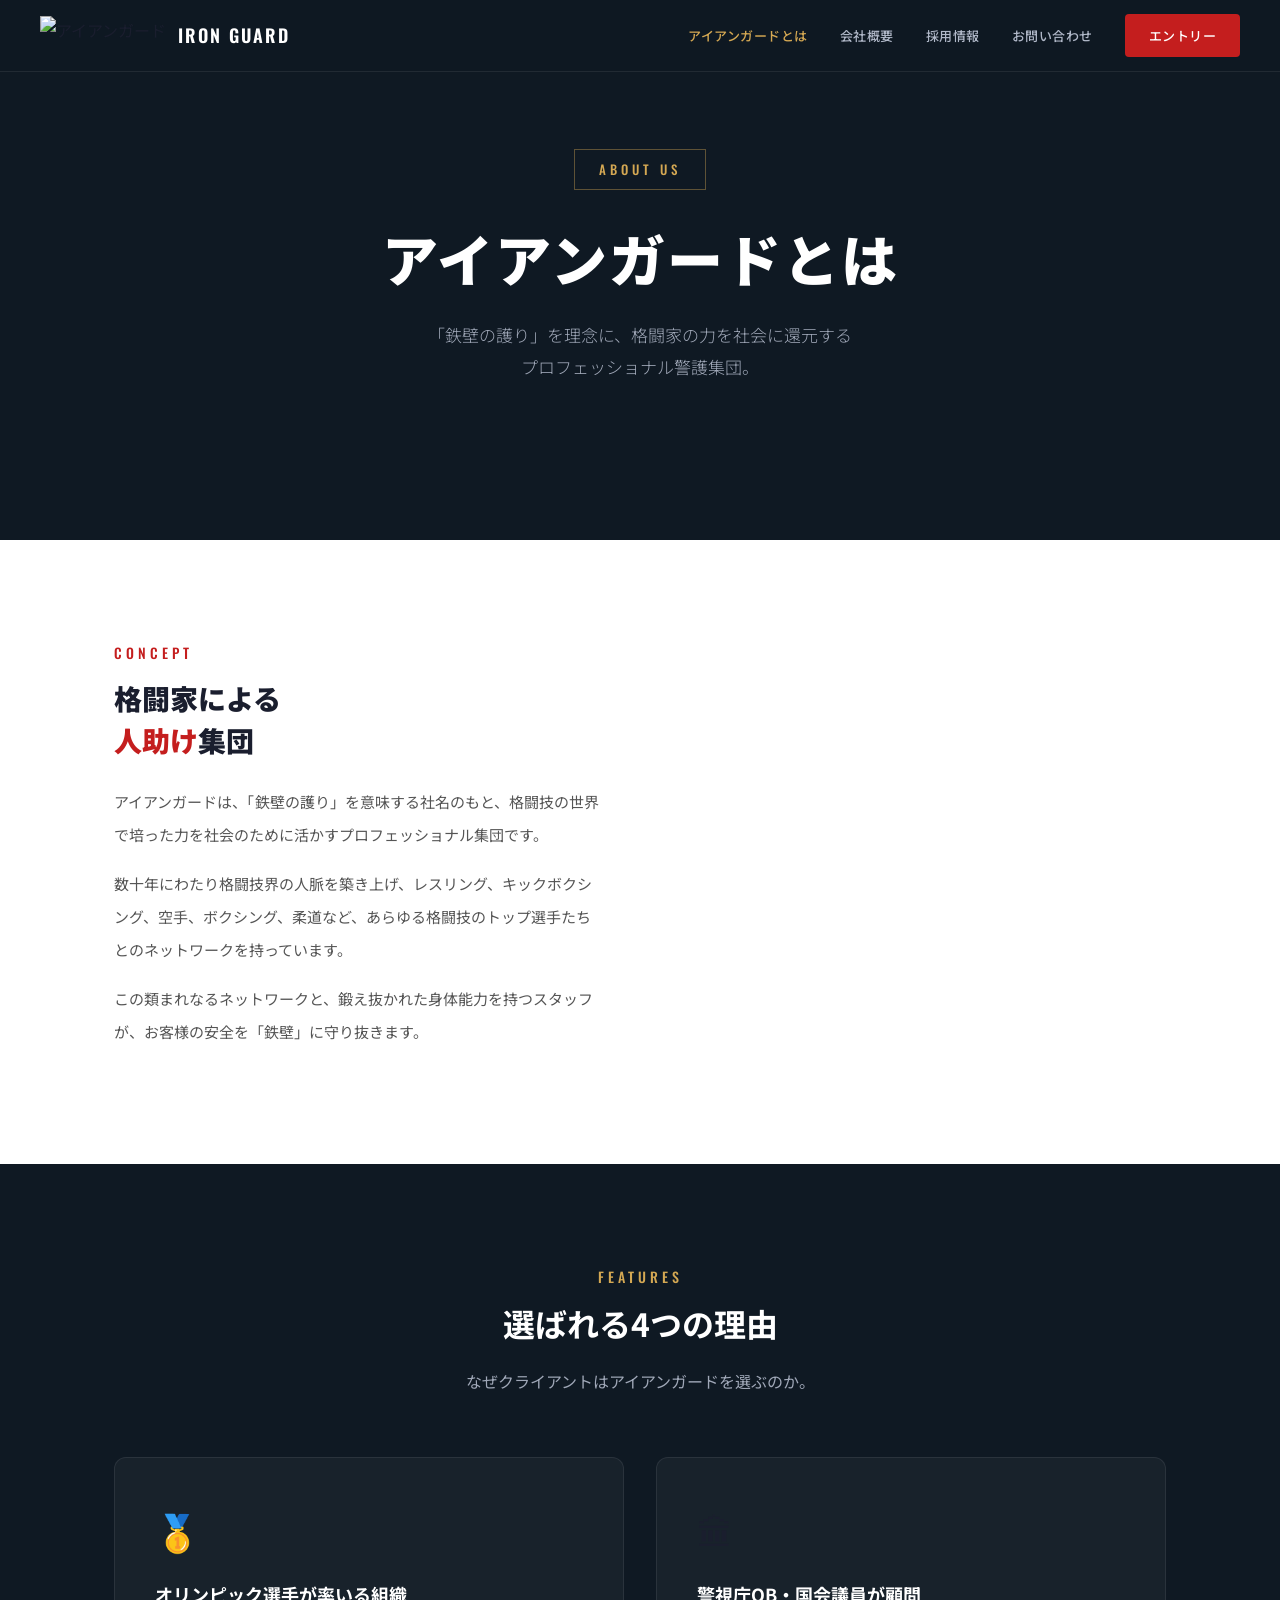
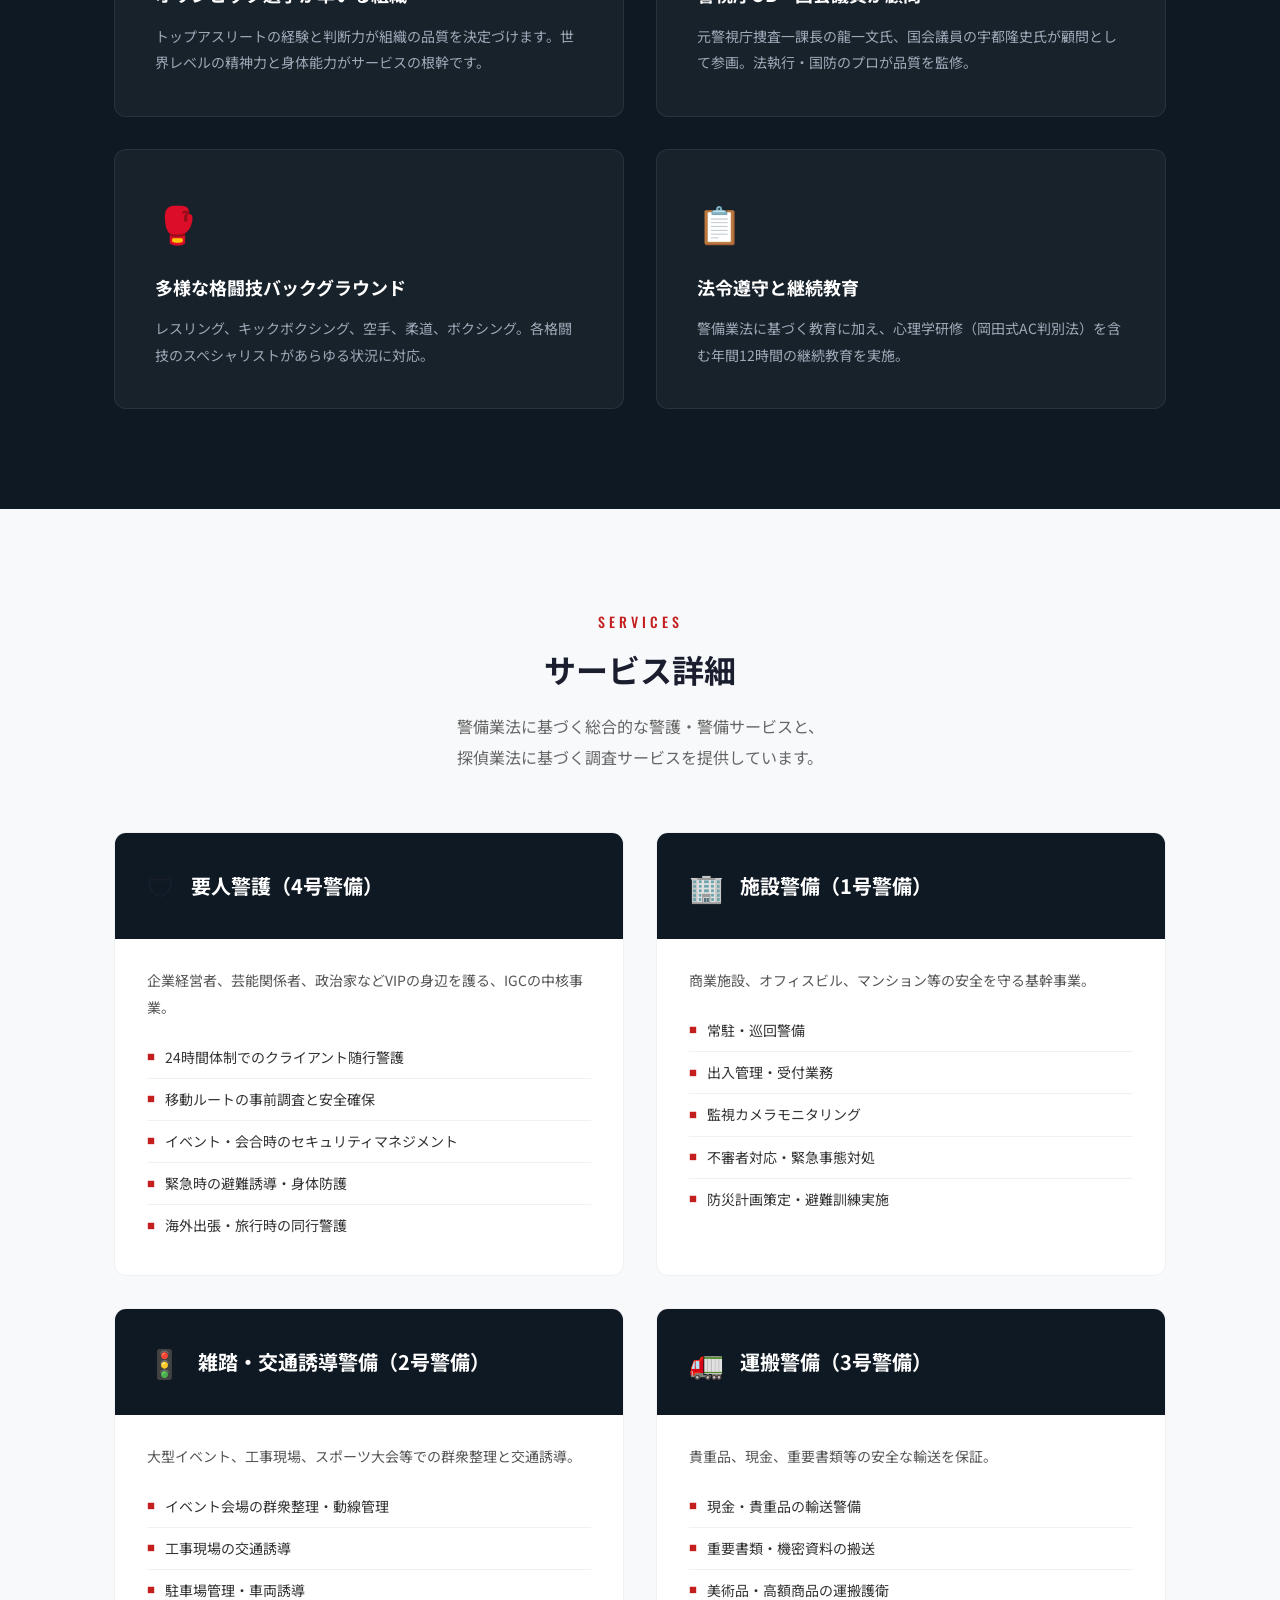
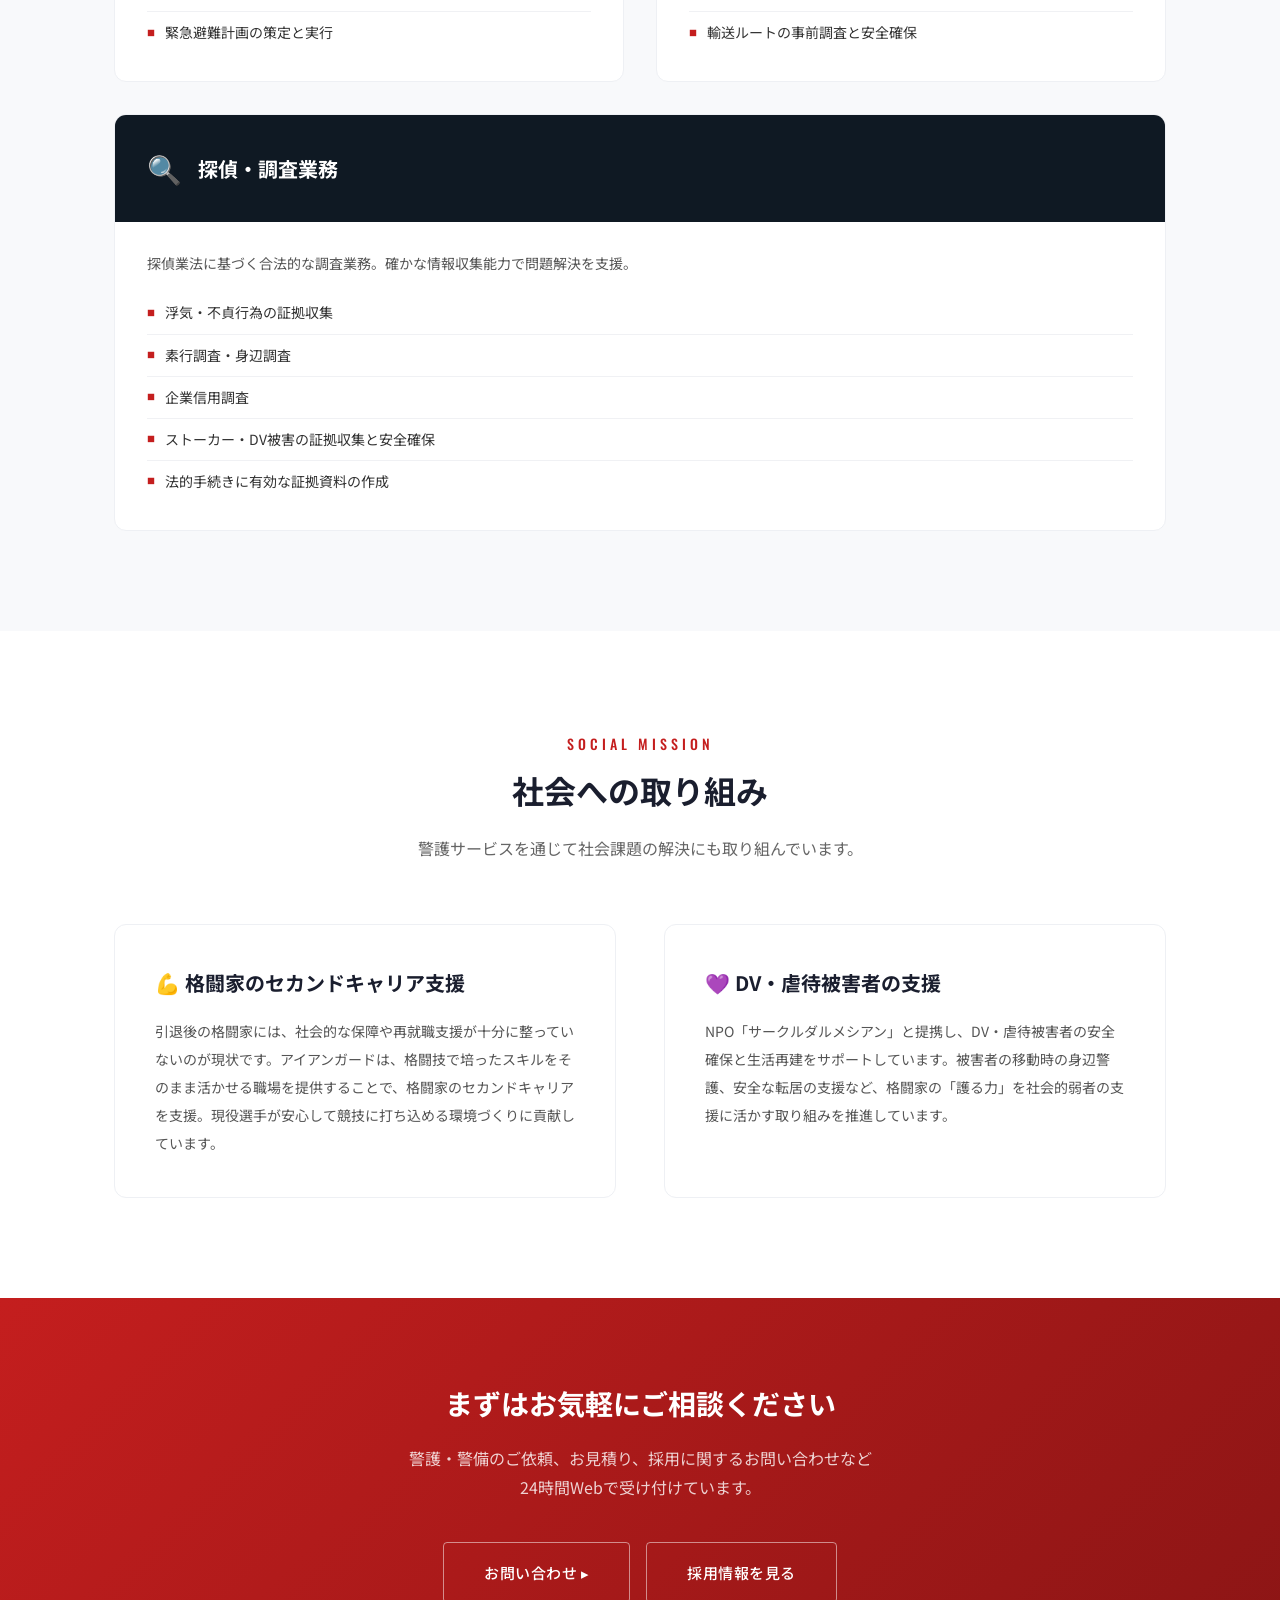
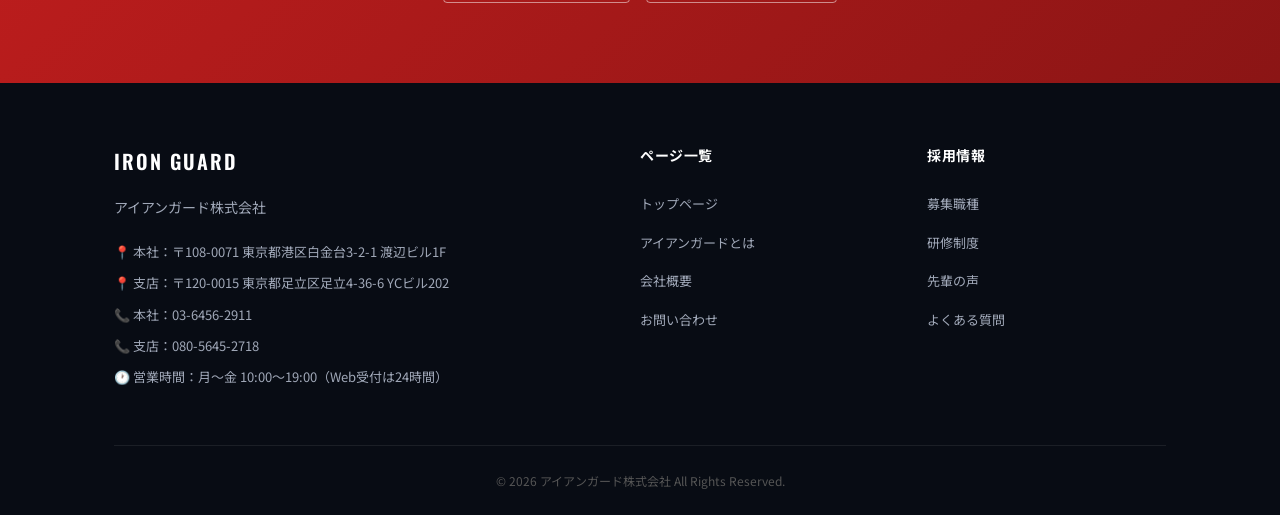
==== about.html @ bd713d1b "Initial commit: Iron Guard Corporation website Static HTML/CSS corporate site with recruitment page " ====
<!DOCTYPE html>
<html lang="ja">
<head>
<meta charset="UTF-8">
<meta name="viewport" content="width=device-width, initial-scale=1.0">
<title>アイアンガードとは | アイアンガード株式会社</title>
<meta name="description" content="アイアンガードは「鉄壁の護り」を理念に、元オリンピック選手を含む格闘家集団がプロフェッショナルな警護サービスを提供します。">
<link rel="preconnect" href="https://fonts.googleapis.com">
<link rel="preconnect" href="https://fonts.gstatic.com" crossorigin>
<link href="https://fonts.googleapis.com/css2?family=Noto+Sans+JP:wght@300;400;500;700;900&family=Oswald:wght@300;400;500;600;700&display=swap" rel="stylesheet">
<link rel="stylesheet" href="style.css">
<style>
.concept-grid { display: grid; grid-template-columns: 1fr 1fr; gap: 80px; align-items: center; }
.concept-text h3 { font-size: 28px; font-weight: 900; margin-bottom: 24px; line-height: 1.5; }
.concept-text h3 em { font-style: normal; color: #c41e1e; }
.concept-text p { font-size: 15px; color: #555; line-height: 2.2; margin-bottom: 16px; }
.concept-img { border-radius: 12px; overflow: hidden; box-shadow: 0 30px 80px rgba(0,0,0,0.12); }
.feature-blocks { display: grid; grid-template-columns: repeat(2, 1fr); gap: 32px; }
.feature-block {
  background: rgba(255,255,255,0.04); border: 1px solid rgba(255,255,255,0.08);
  border-radius: 12px; padding: 40px; transition: background 0.3s;
}
.feature-block:hover { background: rgba(255,255,255,0.07); }
.feature-block-icon { font-size: 36px; margin-bottom: 16px; }
.feature-block h3 { font-size: 18px; font-weight: 700; color: #fff; margin-bottom: 12px; }
.feature-block p { font-size: 14px; color: #a0a8b8; line-height: 1.9; }
.service-detail { display: grid; grid-template-columns: repeat(2, 1fr); gap: 32px; }
.service-detail-card { background: #fff; border-radius: 12px; overflow: hidden; border: 1px solid #eef0f4; transition: transform 0.3s, box-shadow 0.3s; }
.service-detail-card:hover { transform: translateY(-4px); box-shadow: 0 16px 48px rgba(0,0,0,0.08); }
.service-detail-card.full-width { grid-column: 1 / -1; }
.sdc-header { background: #0f1923; padding: 28px 32px; display: flex; align-items: center; gap: 16px; }
.sdc-header .sdc-icon { font-size: 28px; }
.sdc-header h3 { font-size: 20px; font-weight: 700; color: #fff; }
.sdc-body { padding: 28px 32px; }
.sdc-body p { font-size: 14px; color: #555; line-height: 1.9; margin-bottom: 16px; }
.sdc-body ul { list-style: none; }
.sdc-body ul li { font-size: 14px; color: #333; padding: 8px 0; border-bottom: 1px solid #f0f1f4; display: flex; align-items: center; gap: 10px; }
.sdc-body ul li::before { content: '■'; font-size: 8px; color: #c41e1e; flex-shrink: 0; }
.sdc-body ul li:last-child { border-bottom: none; }
.mission-grid { display: grid; grid-template-columns: 1fr 1fr; gap: 48px; }
.mission-card { background: #fff; border-radius: 12px; padding: 40px; border: 1px solid #eef0f4; }
.mission-card h3 { font-size: 20px; font-weight: 700; margin-bottom: 16px; display: flex; align-items: center; gap: 12px; }
.mission-card p { font-size: 14px; color: #555; line-height: 2; }
@media (max-width: 1024px) {
  .concept-grid { grid-template-columns: 1fr; gap: 40px; }
  .feature-blocks, .service-detail, .mission-grid { grid-template-columns: 1fr; }
}
</style>
</head>
<body>

<header class="site-header">
  <a href="index.html" class="logo">
    <img src="https://ironguardcorp.jp/wp-content/uploads/2022/01/logo.jpg" alt="アイアンガード">
    <span class="logo-text">IRON GUARD</span>
  </a>
  <div class="menu-toggle" onclick="toggleMenu()"><span></span><span></span><span></span></div>
  <nav id="mainNav">
    <a href="about.html" class="active">アイアンガードとは</a>
    <a href="company.html">会社概要</a>
    <a href="recruit.html">採用情報</a>
    <a href="contact.html">お問い合わせ</a>
    <a href="recruit.html#entry" class="header-cta">エントリー</a>
  </nav>
</header>

<section class="hero hero-half">
  <div class="hero-bg" style="background-image: url('https://ironguardcorp.jp/wp-content/uploads/2022/01/personal-trainer-22.jpg');"></div>
  <div class="hero-overlay"></div>
  <div class="hero-content">
    <div class="hero-badge">ABOUT US</div>
    <h1>アイアンガードとは</h1>
    <p class="hero-sub">「鉄壁の護り」を理念に、格闘家の力を社会に還元する<br>プロフェッショナル警護集団。</p>
  </div>
</section>

<!-- CONCEPT -->
<section class="section-padding bg-white">
  <div class="container">
    <div class="concept-grid">
      <div class="concept-text fade-in">
        <div class="section-label">CONCEPT</div>
        <h3>格闘家による<br><em>人助け</em>集団</h3>
        <p>アイアンガードは、「鉄壁の護り」を意味する社名のもと、格闘技の世界で培った力を社会のために活かすプロフェッショナル集団です。</p>
        <p>数十年にわたり格闘技界の人脈を築き上げ、レスリング、キックボクシング、空手、ボクシング、柔道など、あらゆる格闘技のトップ選手たちとのネットワークを持っています。</p>
        <p>この類まれなるネットワークと、鍛え抜かれた身体能力を持つスタッフが、お客様の安全を「鉄壁」に守り抜きます。</p>
      </div>
      <div class="concept-img fade-in">
        <img src="https://ironguardcorp.jp/wp-content/uploads/2022/01/gym_31.jpg" alt="鍛え抜かれたプロフェッショナル">
      </div>
    </div>
  </div>
</section>

<!-- FEATURES -->
<section class="section-padding bg-dark">
  <div class="container">
    <div class="text-center fade-in">
      <div class="section-label light">FEATURES</div>
      <h2 class="section-title text-white">選ばれる4つの理由</h2>
      <p class="section-subtitle light">なぜクライアントはアイアンガードを選ぶのか。</p>
    </div>
    <div class="feature-blocks">
      <div class="feature-block fade-in">
        <div class="feature-block-icon">🥇</div>
        <h3>オリンピック選手が率いる組織</h3>
        <p>トップアスリートの経験と判断力が組織の品質を決定づけます。世界レベルの精神力と身体能力がサービスの根幹です。</p>
      </div>
      <div class="feature-block fade-in">
        <div class="feature-block-icon">🏛</div>
        <h3>警視庁OB・国会議員が顧問</h3>
        <p>元警視庁捜査一課長の龍一文氏、国会議員の宇都隆史氏が顧問として参画。法執行・国防のプロが品質を監修。</p>
      </div>
      <div class="feature-block fade-in">
        <div class="feature-block-icon">🥊</div>
        <h3>多様な格闘技バックグラウンド</h3>
        <p>レスリング、キックボクシング、空手、柔道、ボクシング。各格闘技のスペシャリストがあらゆる状況に対応。</p>
      </div>
      <div class="feature-block fade-in">
        <div class="feature-block-icon">📋</div>
        <h3>法令遵守と継続教育</h3>
        <p>警備業法に基づく教育に加え、心理学研修（岡田式AC判別法）を含む年間12時間の継続教育を実施。</p>
      </div>
    </div>
  </div>
</section>

<!-- SERVICES DETAIL -->
<section class="section-padding bg-light">
  <div class="container">
    <div class="text-center fade-in">
      <div class="section-label">SERVICES</div>
      <h2 class="section-title">サービス詳細</h2>
      <p class="section-subtitle">警備業法に基づく総合的な警護・警備サービスと、<br>探偵業法に基づく調査サービスを提供しています。</p>
    </div>
    <div class="service-detail">
      <div class="service-detail-card fade-in">
        <div class="sdc-header"><span class="sdc-icon">🛡</span><h3>要人警護（4号警備）</h3></div>
        <div class="sdc-body">
          <p>企業経営者、芸能関係者、政治家などVIPの身辺を護る、IGCの中核事業。</p>
          <ul>
            <li>24時間体制でのクライアント随行警護</li>
            <li>移動ルートの事前調査と安全確保</li>
            <li>イベント・会合時のセキュリティマネジメント</li>
            <li>緊急時の避難誘導・身体防護</li>
            <li>海外出張・旅行時の同行警護</li>
          </ul>
        </div>
      </div>
      <div class="service-detail-card fade-in">
        <div class="sdc-header"><span class="sdc-icon">🏢</span><h3>施設警備（1号警備）</h3></div>
        <div class="sdc-body">
          <p>商業施設、オフィスビル、マンション等の安全を守る基幹事業。</p>
          <ul>
            <li>常駐・巡回警備</li>
            <li>出入管理・受付業務</li>
            <li>監視カメラモニタリング</li>
            <li>不審者対応・緊急事態対処</li>
            <li>防災計画策定・避難訓練実施</li>
          </ul>
        </div>
      </div>
      <div class="service-detail-card fade-in">
        <div class="sdc-header"><span class="sdc-icon">🚦</span><h3>雑踏・交通誘導警備（2号警備）</h3></div>
        <div class="sdc-body">
          <p>大型イベント、工事現場、スポーツ大会等での群衆整理と交通誘導。</p>
          <ul>
            <li>イベント会場の群衆整理・動線管理</li>
            <li>工事現場の交通誘導</li>
            <li>駐車場管理・車両誘導</li>
            <li>緊急避難計画の策定と実行</li>
          </ul>
        </div>
      </div>
      <div class="service-detail-card fade-in">
        <div class="sdc-header"><span class="sdc-icon">🚛</span><h3>運搬警備（3号警備）</h3></div>
        <div class="sdc-body">
          <p>貴重品、現金、重要書類等の安全な輸送を保証。</p>
          <ul>
            <li>現金・貴重品の輸送警備</li>
            <li>重要書類・機密資料の搬送</li>
            <li>美術品・高額商品の運搬護衛</li>
            <li>輸送ルートの事前調査と安全確保</li>
          </ul>
        </div>
      </div>
      <div class="service-detail-card full-width fade-in">
        <div class="sdc-header"><span class="sdc-icon">🔍</span><h3>探偵・調査業務</h3></div>
        <div class="sdc-body">
          <p>探偵業法に基づく合法的な調査業務。確かな情報収集能力で問題解決を支援。</p>
          <ul>
            <li>浮気・不貞行為の証拠収集</li>
            <li>素行調査・身辺調査</li>
            <li>企業信用調査</li>
            <li>ストーカー・DV被害の証拠収集と安全確保</li>
            <li>法的手続きに有効な証拠資料の作成</li>
          </ul>
        </div>
      </div>
    </div>
  </div>
</section>

<!-- SOCIAL MISSION -->
<section class="section-padding bg-white">
  <div class="container">
    <div class="text-center fade-in">
      <div class="section-label">SOCIAL MISSION</div>
      <h2 class="section-title">社会への取り組み</h2>
      <p class="section-subtitle">警護サービスを通じて社会課題の解決にも取り組んでいます。</p>
    </div>
    <div class="mission-grid fade-in">
      <div class="mission-card">
        <h3>💪 格闘家のセカンドキャリア支援</h3>
        <p>引退後の格闘家には、社会的な保障や再就職支援が十分に整っていないのが現状です。アイアンガードは、格闘技で培ったスキルをそのまま活かせる職場を提供することで、格闘家のセカンドキャリアを支援。現役選手が安心して競技に打ち込める環境づくりに貢献しています。</p>
      </div>
      <div class="mission-card">
        <h3>💜 DV・虐待被害者の支援</h3>
        <p>NPO「サークルダルメシアン」と提携し、DV・虐待被害者の安全確保と生活再建をサポートしています。被害者の移動時の身辺警護、安全な転居の支援など、格闘家の「護る力」を社会的弱者の支援に活かす取り組みを推進しています。</p>
      </div>
    </div>
  </div>
</section>

<section class="cta-banner">
  <div class="container fade-in">
    <h2>まずはお気軽にご相談ください</h2>
    <p>警護・警備のご依頼、お見積り、採用に関するお問い合わせなど<br>24時間Webで受け付けています。</p>
    <div class="hero-buttons">
      <a href="contact.html" class="btn-outline">お問い合わせ ▸</a>
      <a href="recruit.html" class="btn-outline">採用情報を見る</a>
    </div>
  </div>
</section>

<footer class="site-footer">
  <div class="container">
    <div class="footer-top">
      <div>
        <div class="footer-logo">IRON GUARD</div>
        <div class="footer-company-name">アイアンガード株式会社</div>
        <div class="footer-contact-item">📍 本社：〒108-0071 東京都港区白金台3-2-1 渡辺ビル1F</div>
        <div class="footer-contact-item">📍 支店：〒120-0015 東京都足立区足立4-36-6 YCビル202</div>
        <div class="footer-contact-item">📞 本社：03-6456-2911</div>
        <div class="footer-contact-item">📞 支店：080-5645-2718</div>
        <div class="footer-contact-item">🕐 営業時間：月〜金 10:00〜19:00（Web受付は24時間）</div>
      </div>
      <div>
        <div class="footer-heading">ページ一覧</div>
        <ul class="footer-links">
          <li><a href="index.html">トップページ</a></li>
          <li><a href="about.html">アイアンガードとは</a></li>
          <li><a href="company.html">会社概要</a></li>
          <li><a href="contact.html">お問い合わせ</a></li>
        </ul>
      </div>
      <div>
        <div class="footer-heading">採用情報</div>
        <ul class="footer-links">
          <li><a href="recruit.html">募集職種</a></li>
          <li><a href="recruit.html#training">研修制度</a></li>
          <li><a href="recruit.html#interview">先輩の声</a></li>
          <li><a href="recruit.html#faq">よくある質問</a></li>
        </ul>
      </div>
    </div>
    <div class="footer-bottom"><p>&copy; 2026 アイアンガード株式会社 All Rights Reserved.</p></div>
  </div>
</footer>

<button class="back-to-top" id="backToTop" onclick="window.scrollTo({top:0,behavior:'smooth'})">▲</button>
<script>
function toggleMenu() { document.getElementById('mainNav').classList.toggle('open'); }
const observer = new IntersectionObserver((entries) => {
  entries.forEach(entry => { if (entry.isIntersecting) entry.target.classList.add('visible'); });
}, { threshold: 0.1, rootMargin: '0px 0px -50px 0px' });
document.querySelectorAll('.fade-in').forEach(el => observer.observe(el));
window.addEventListener('scroll', () => { document.getElementById('backToTop').classList.toggle('visible', window.scrollY > 600); });
</script>
</body>
</html>
---- style.css ----
/* ========================================
   IRON GUARD - SHARED STYLES
   ======================================== */

/* ========== RESET & BASE ========== */
*, *::before, *::after { margin: 0; padding: 0; box-sizing: border-box; }
html { scroll-behavior: smooth; font-size: 16px; }
body {
  font-family: 'Noto Sans JP', sans-serif;
  color: #1a1e2e;
  background: #ffffff;
  line-height: 1.8;
  overflow-x: hidden;
}
img { max-width: 100%; height: auto; display: block; }
a { text-decoration: none; color: inherit; transition: opacity 0.3s; }
a:hover { opacity: 0.8; }

/* ========== UTILITY ========== */
.container { max-width: 1100px; margin: 0 auto; padding: 0 24px; }
.container-narrow { max-width: 800px; margin: 0 auto; padding: 0 24px; }
.section-padding { padding: 100px 0; }
.text-center { text-align: center; }
.text-white { color: #ffffff; }

.section-label {
  font-family: 'Oswald', sans-serif;
  font-size: 14px;
  font-weight: 500;
  letter-spacing: 4px;
  text-transform: uppercase;
  color: #c41e1e;
  margin-bottom: 12px;
}
.section-label.light { color: #d4a853; }

.section-title {
  font-family: 'Noto Sans JP', sans-serif;
  font-size: 32px;
  font-weight: 700;
  line-height: 1.4;
  margin-bottom: 20px;
}
.section-subtitle {
  font-size: 16px;
  color: #666;
  max-width: 640px;
  margin: 0 auto 60px;
  line-height: 1.9;
}
.section-subtitle.light { color: #a0a8b8; }

/* ========== HEADER / NAV ========== */
.site-header {
  position: fixed;
  top: 0; left: 0; right: 0;
  z-index: 1000;
  padding: 0 40px;
  height: 72px;
  display: flex;
  align-items: center;
  justify-content: space-between;
  background: rgba(15, 25, 35, 0.95);
  backdrop-filter: blur(12px);
  border-bottom: 1px solid rgba(255,255,255,0.08);
  transition: background 0.3s;
}
.site-header .logo {
  display: flex;
  align-items: center;
  gap: 12px;
}
.site-header .logo img { height: 40px; width: auto; }
.site-header .logo-text {
  font-family: 'Oswald', sans-serif;
  font-size: 18px;
  font-weight: 600;
  color: #fff;
  letter-spacing: 2px;
  text-transform: uppercase;
}
.site-header nav { display: flex; align-items: center; gap: 32px; }
.site-header nav a {
  font-size: 13px;
  font-weight: 500;
  color: #b0b8c8;
  letter-spacing: 0.5px;
  transition: color 0.3s;
}
.site-header nav a:hover { color: #fff; opacity: 1; }
.site-header nav a.active { color: #d4a853; }
.header-cta {
  background: #c41e1e;
  color: #fff !important;
  padding: 10px 24px;
  border-radius: 4px;
  font-size: 13px;
  font-weight: 700;
  letter-spacing: 0.5px;
}
.header-cta:hover { background: #a81818; opacity: 1 !important; }

.menu-toggle { display: none; flex-direction: column; gap: 5px; cursor: pointer; padding: 8px; }
.menu-toggle span { display: block; width: 24px; height: 2px; background: #fff; transition: 0.3s; }

/* ========== HERO ========== */
.hero {
  position: relative;
  min-height: 100vh;
  display: flex;
  align-items: center;
  justify-content: center;
  background: #0f1923;
  overflow: hidden;
}
.hero-half { min-height: 60vh; }
.hero-bg {
  position: absolute;
  inset: 0;
  background-size: cover;
  background-position: center;
  background-repeat: no-repeat;
  opacity: 0.35;
  filter: grayscale(30%);
}
.hero-overlay {
  position: absolute;
  inset: 0;
  background: linear-gradient(180deg, rgba(15,25,35,0.6) 0%, rgba(15,25,35,0.85) 100%);
}
.hero-content {
  position: relative;
  z-index: 2;
  text-align: center;
  padding: 120px 24px 80px;
  max-width: 800px;
}
.hero-badge {
  display: inline-block;
  font-family: 'Oswald', sans-serif;
  font-size: 13px;
  font-weight: 500;
  letter-spacing: 4px;
  text-transform: uppercase;
  color: #d4a853;
  border: 1px solid rgba(212,168,83,0.4);
  padding: 8px 24px;
  margin-bottom: 32px;
}
.hero h1 {
  font-family: 'Noto Sans JP', sans-serif;
  font-size: clamp(32px, 6vw, 56px);
  font-weight: 900;
  color: #fff;
  line-height: 1.3;
  margin-bottom: 24px;
  letter-spacing: 2px;
}
.hero h1 em { font-style: normal; color: #c41e1e; }
.hero-sub {
  font-size: 17px;
  color: #a0a8b8;
  line-height: 1.9;
  margin-bottom: 48px;
  font-weight: 300;
}
.hero-buttons { display: flex; gap: 16px; justify-content: center; flex-wrap: wrap; }

.scroll-indicator {
  position: absolute;
  bottom: 40px;
  left: 50%;
  transform: translateX(-50%);
  z-index: 2;
  display: flex;
  flex-direction: column;
  align-items: center;
  gap: 8px;
  color: #a0a8b8;
  font-size: 11px;
  letter-spacing: 2px;
  text-transform: uppercase;
  font-family: 'Oswald', sans-serif;
}
.scroll-indicator .line {
  width: 1px;
  height: 40px;
  background: linear-gradient(180deg, #a0a8b8, transparent);
  animation: scrollPulse 2s infinite;
}
@keyframes scrollPulse {
  0%, 100% { opacity: 0.3; }
  50% { opacity: 1; }
}

/* ========== BUTTONS ========== */
.btn-primary {
  display: inline-flex;
  align-items: center;
  gap: 8px;
  background: #c41e1e;
  color: #fff;
  padding: 16px 40px;
  font-size: 15px;
  font-weight: 700;
  border-radius: 4px;
  border: none;
  cursor: pointer;
  transition: background 0.3s, transform 0.2s;
  letter-spacing: 0.5px;
}
.btn-primary:hover { background: #a81818; transform: translateY(-2px); opacity: 1; }
.btn-outline {
  display: inline-flex;
  align-items: center;
  gap: 8px;
  background: transparent;
  color: #fff;
  padding: 16px 40px;
  font-size: 15px;
  font-weight: 500;
  border-radius: 4px;
  border: 1px solid rgba(255,255,255,0.3);
  cursor: pointer;
  transition: border-color 0.3s, background 0.3s;
  letter-spacing: 0.5px;
}
.btn-outline:hover { border-color: #fff; background: rgba(255,255,255,0.05); opacity: 1; }
.btn-dark {
  display: inline-flex;
  align-items: center;
  gap: 8px;
  background: #0f1923;
  color: #fff;
  padding: 16px 40px;
  font-size: 15px;
  font-weight: 700;
  border-radius: 4px;
  border: none;
  cursor: pointer;
  transition: background 0.3s, transform 0.2s;
}
.btn-dark:hover { background: #1a2a3e; transform: translateY(-2px); opacity: 1; }

/* ========== BACKGROUNDS ========== */
.bg-dark { background: #0f1923; }
.bg-light { background: #f8f9fb; }
.bg-white { background: #fff; }

/* ========== CTA BANNER ========== */
.cta-banner {
  background: linear-gradient(135deg, #c41e1e 0%, #8b1515 100%);
  padding: 80px 0;
  text-align: center;
}
.cta-banner h2 {
  font-size: 28px;
  font-weight: 700;
  color: #fff;
  margin-bottom: 16px;
}
.cta-banner p {
  font-size: 16px;
  color: rgba(255,255,255,0.8);
  margin-bottom: 40px;
  line-height: 1.8;
}
.cta-banner .btn-outline { border-color: rgba(255,255,255,0.5); }
.cta-banner .btn-outline:hover { background: rgba(255,255,255,0.1); border-color: #fff; }

/* ========== FOOTER ========== */
.site-footer {
  background: #080c14;
  padding: 60px 0 0;
}
.footer-top {
  display: grid;
  grid-template-columns: 2fr 1fr 1fr;
  gap: 48px;
  padding-bottom: 48px;
  border-bottom: 1px solid rgba(255,255,255,0.08);
}
.footer-logo {
  font-family: 'Oswald', sans-serif;
  font-size: 20px;
  font-weight: 600;
  color: #fff;
  letter-spacing: 2px;
  margin-bottom: 16px;
}
.footer-company-name {
  font-size: 14px;
  color: #a0a8b8;
  margin-bottom: 20px;
}
.footer-contact-item {
  font-size: 13px;
  color: #a0a8b8;
  margin-bottom: 8px;
  display: flex;
  align-items: center;
  gap: 8px;
}
.footer-heading {
  font-size: 14px;
  font-weight: 700;
  color: #fff;
  margin-bottom: 20px;
  letter-spacing: 0.5px;
}
.footer-links { list-style: none; }
.footer-links li { margin-bottom: 10px; }
.footer-links a {
  font-size: 13px;
  color: #a0a8b8;
  transition: color 0.3s;
}
.footer-links a:hover { color: #d4a853; opacity: 1; }
.footer-bottom {
  padding: 24px 0;
  text-align: center;
  font-size: 12px;
  color: #555;
}

/* ========== BACK TO TOP ========== */
.back-to-top {
  position: fixed;
  bottom: 32px;
  right: 32px;
  width: 48px;
  height: 48px;
  background: #c41e1e;
  color: #fff;
  border-radius: 50%;
  display: flex;
  align-items: center;
  justify-content: center;
  font-size: 20px;
  cursor: pointer;
  opacity: 0;
  visibility: hidden;
  transition: all 0.3s;
  z-index: 999;
  border: none;
}
.back-to-top.visible { opacity: 1; visibility: visible; }
.back-to-top:hover { background: #a81818; transform: translateY(-3px); }

/* ========== ANIMATIONS ========== */
.fade-in {
  opacity: 0;
  transform: translateY(30px);
  transition: opacity 0.7s ease, transform 0.7s ease;
}
.fade-in.visible { opacity: 1; transform: translateY(0); }

/* ========== RESPONSIVE (common) ========== */
@media (max-width: 1024px) {
  .footer-top { grid-template-columns: 1fr; gap: 32px; }
}
@media (max-width: 768px) {
  .site-header { padding: 0 20px; }
  .site-header nav { display: none; }
  .site-header nav.open {
    display: flex;
    flex-direction: column;
    position: absolute;
    top: 72px; left: 0; right: 0;
    background: rgba(15,25,35,0.98);
    padding: 24px;
    gap: 16px;
    border-bottom: 1px solid rgba(255,255,255,0.08);
  }
  .menu-toggle { display: flex; }
  .section-padding { padding: 64px 0; }
  .section-title { font-size: 26px; }
  .hero h1 { font-size: 28px; }
  .hero-buttons { flex-direction: column; align-items: center; }
  .btn-primary, .btn-outline, .btn-dark { width: 100%; justify-content: center; }
}
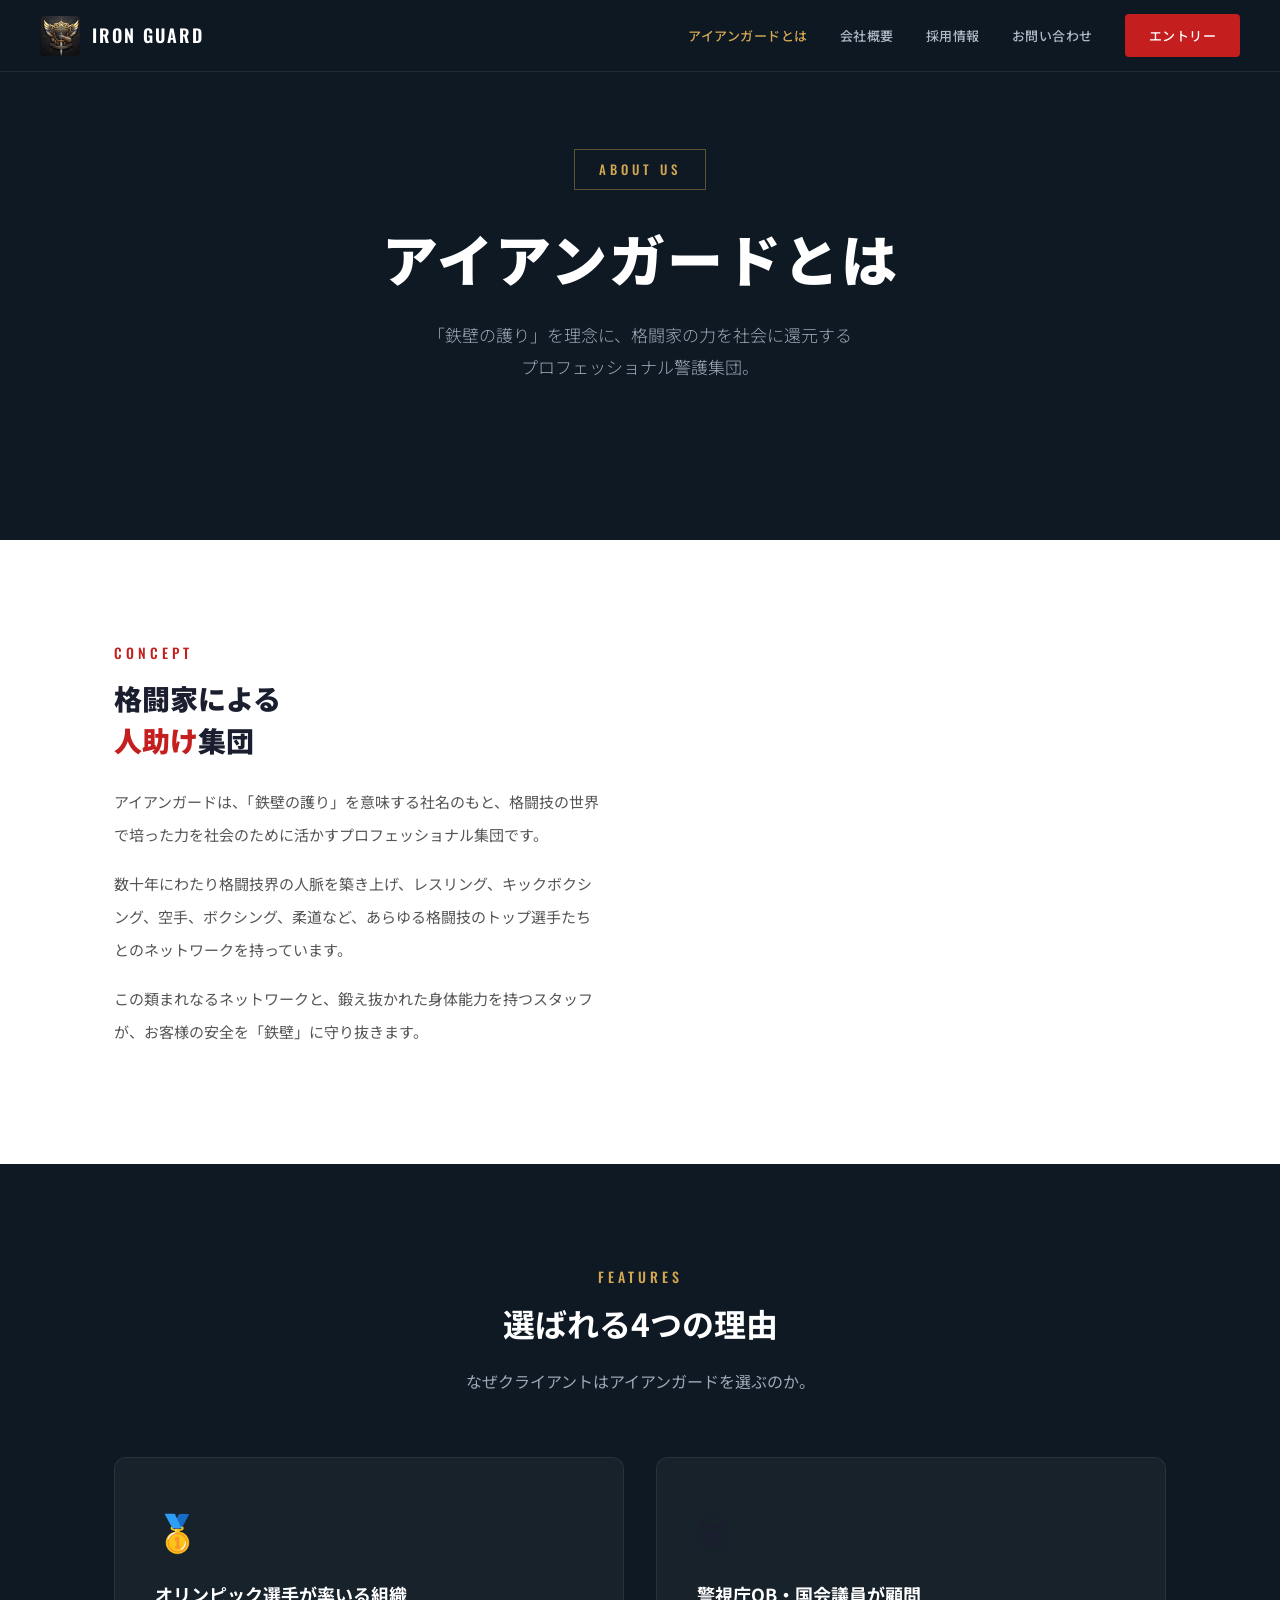
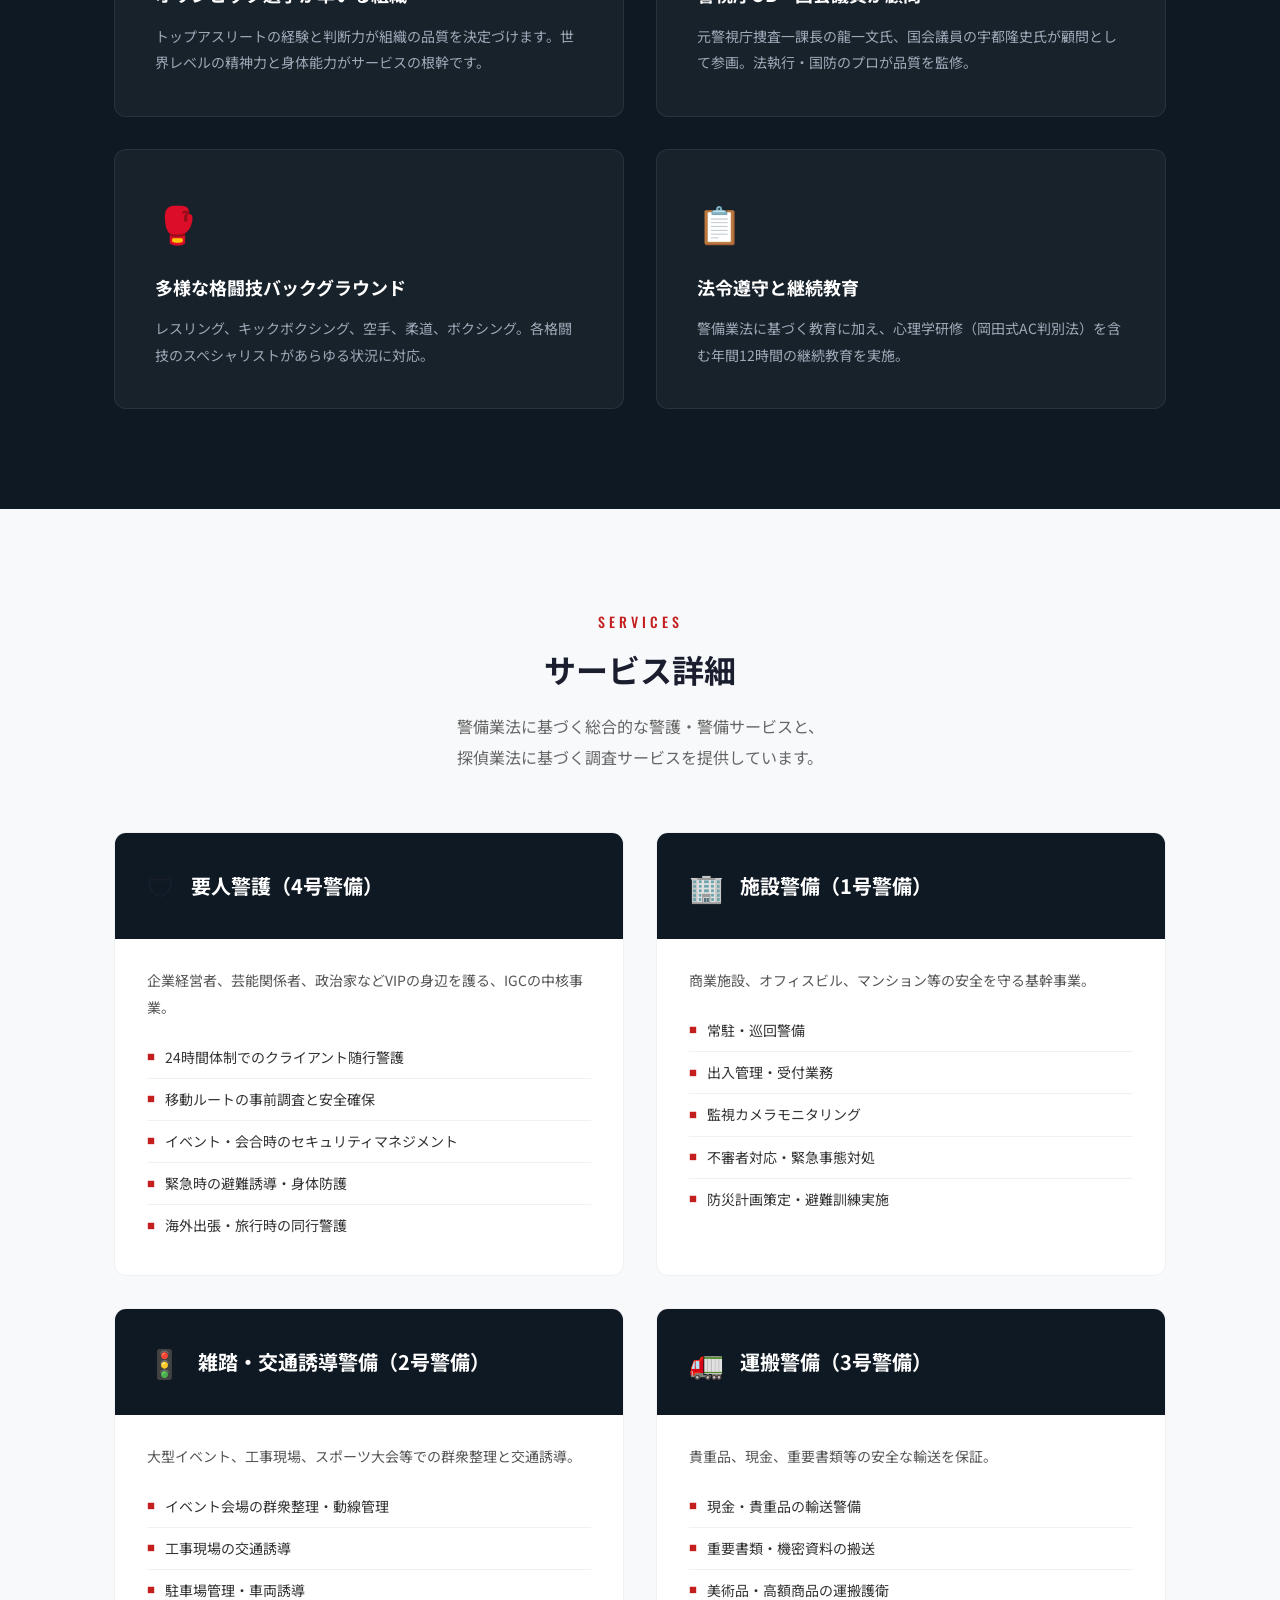
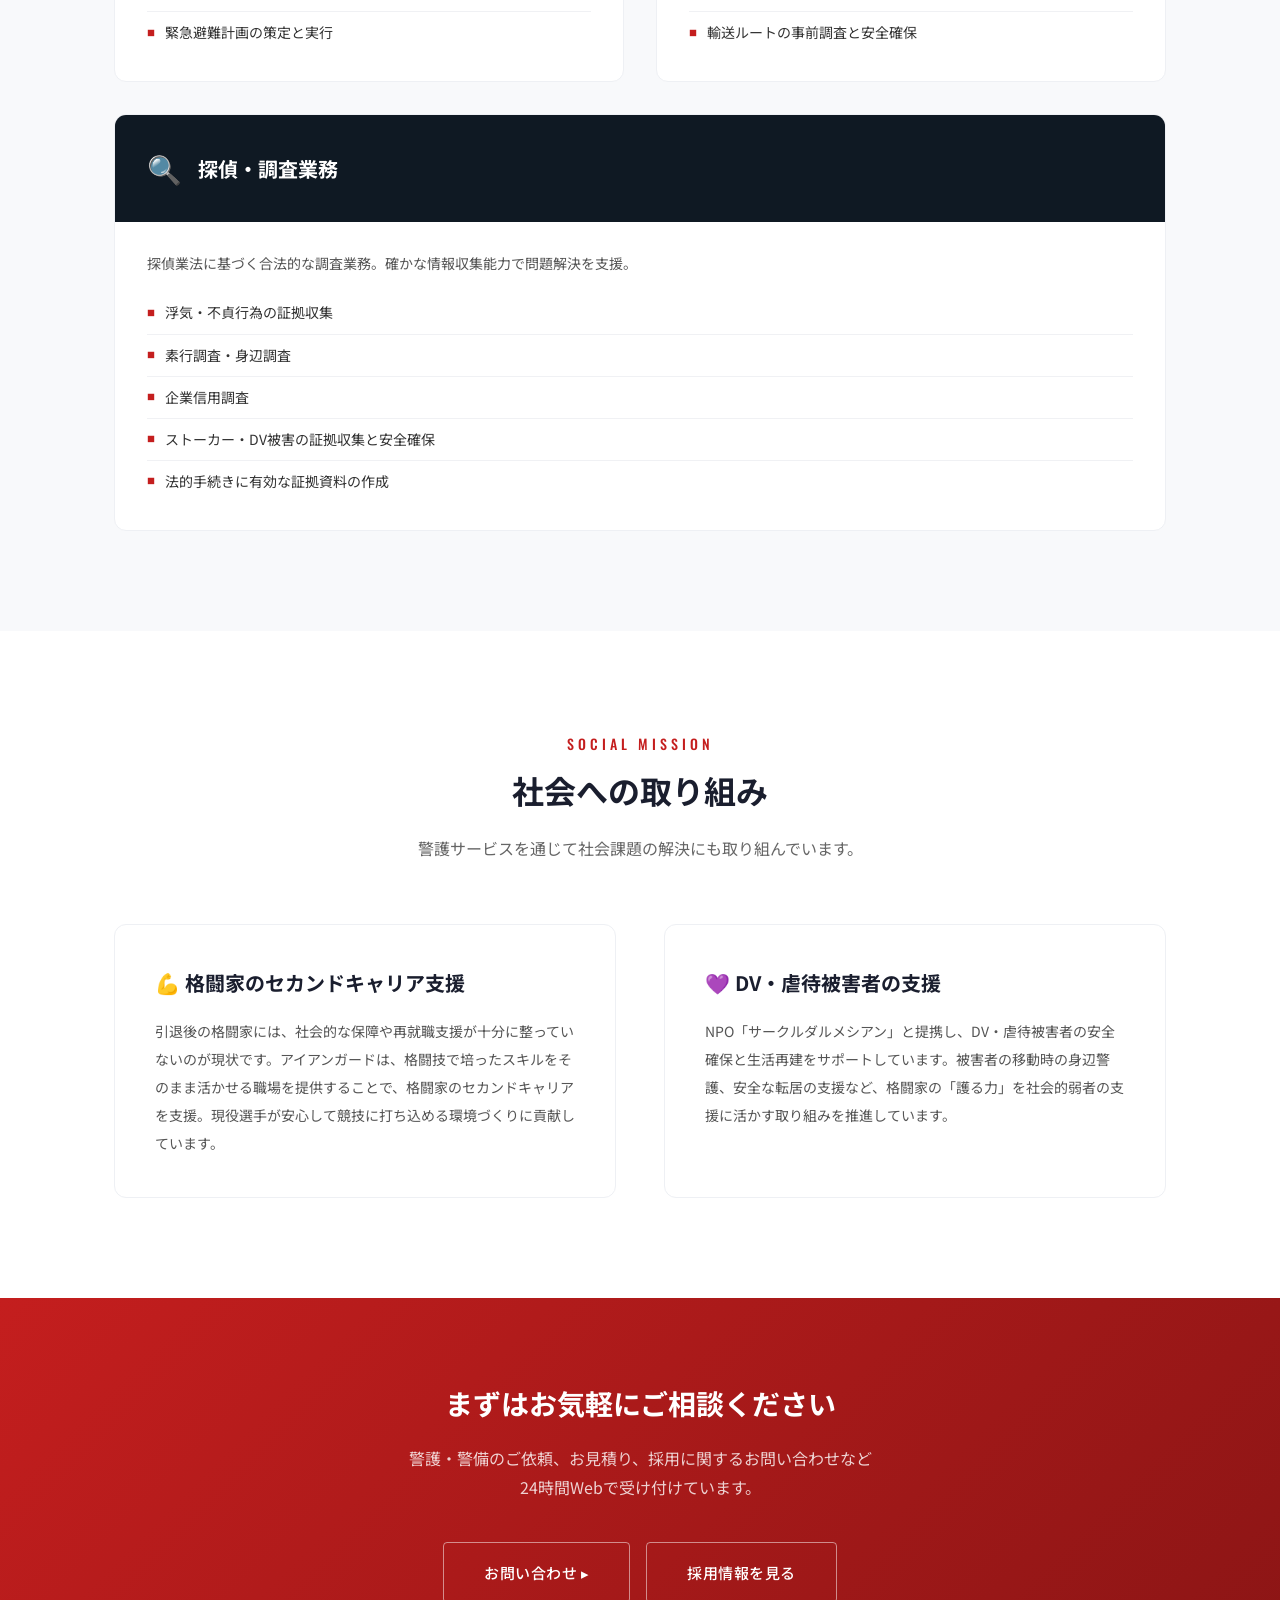
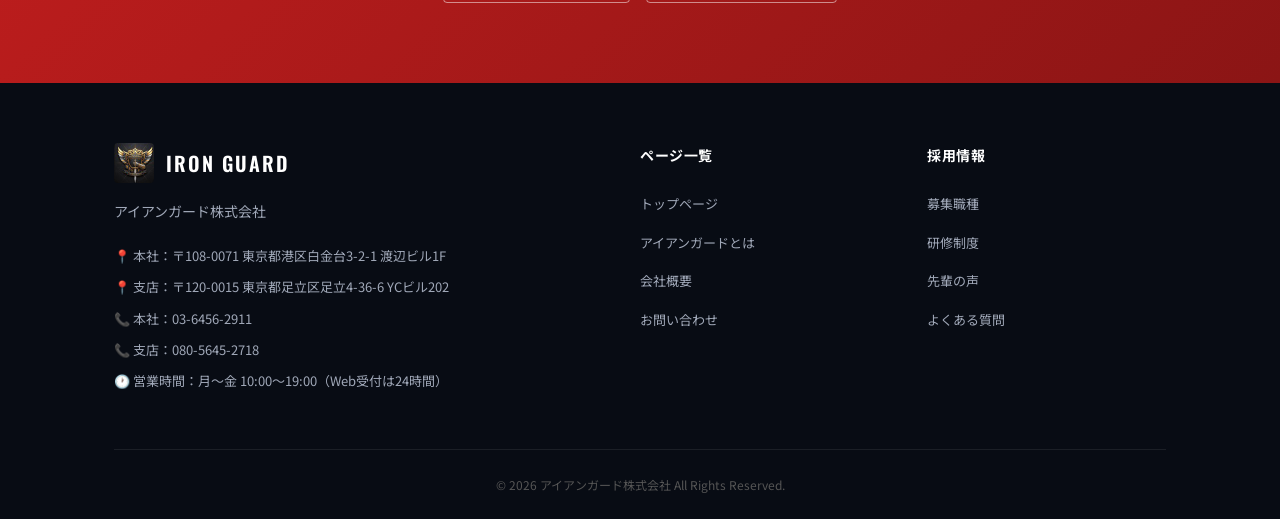
==== commit 9cc19a2b: "feat: implement Phase 4 improvements for recruitment page - Add trimmed company logo to all pages (h" ====
--- a/about.html
+++ b/about.html
@@ -51,7 +51,7 @@
 
 <header class="site-header">
   <a href="index.html" class="logo">
-    <img src="https://ironguardcorp.jp/wp-content/uploads/2022/01/logo.jpg" alt="アイアンガード">
+    <img src="assets/logo-80.jpg" alt="アイアンガード" width="48" height="48" style="border-radius: 4px;">
     <span class="logo-text">IRON GUARD</span>
   </a>
   <div class="menu-toggle" onclick="toggleMenu()"><span></span><span></span><span></span></div>
@@ -237,7 +237,7 @@
   <div class="container">
     <div class="footer-top">
       <div>
-        <div class="footer-logo">IRON GUARD</div>
+        <div class="footer-logo" style="display:flex;align-items:center;gap:12px;"><img src="assets/logo-80.jpg" alt="アイアンガード" width="40" height="40" style="border-radius:4px;"> IRON GUARD</div>
         <div class="footer-company-name">アイアンガード株式会社</div>
         <div class="footer-contact-item">📍 本社：〒108-0071 東京都港区白金台3-2-1 渡辺ビル1F</div>
         <div class="footer-contact-item">📍 支店：〒120-0015 東京都足立区足立4-36-6 YCビル202</div>
